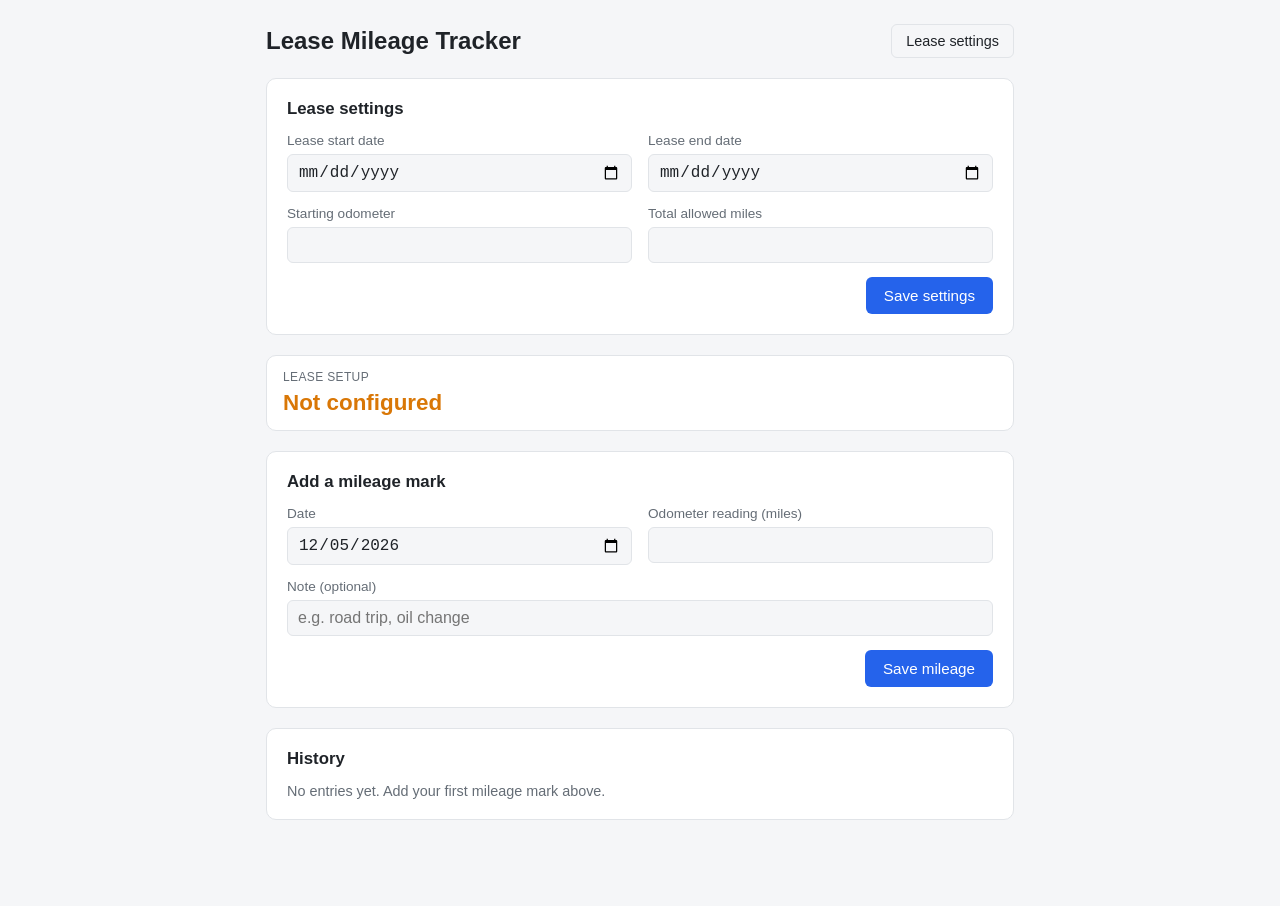
==== index.html @ 48a1bda4 "Add car lease mileage tracker web app Static single-page app that records odometer readings with dat" ====
<!DOCTYPE html>
<html lang="en">
<head>
<meta charset="UTF-8">
<meta name="viewport" content="width=device-width, initial-scale=1.0">
<title>Lease Mileage Tracker</title>
<link rel="stylesheet" href="style.css">
</head>
<body>
<div class="app">
  <header>
    <h1>Lease Mileage Tracker</h1>
    <button id="settingsToggle" class="ghost-btn" type="button">Lease settings</button>
  </header>

  <section id="settingsPanel" class="card hidden">
    <h2>Lease settings</h2>
    <form id="settingsForm" class="grid-form">
      <label>
        Lease start date
        <input type="date" id="leaseStart" required>
      </label>
      <label>
        Lease end date
        <input type="date" id="leaseEnd" required>
      </label>
      <label>
        Starting odometer
        <input type="number" id="leaseStartMiles" min="0" step="1" required>
      </label>
      <label>
        Total allowed miles
        <input type="number" id="leaseAllowance" min="0" step="1" required>
      </label>
      <div class="form-actions">
        <button type="submit" class="primary-btn">Save settings</button>
      </div>
    </form>
  </section>

  <section class="stats" id="stats"></section>

  <section class="card">
    <h2>Add a mileage mark</h2>
    <form id="entryForm" class="grid-form">
      <label>
        Date
        <input type="date" id="entryDate" required>
      </label>
      <label>
        Odometer reading (miles)
        <input type="number" id="entryMiles" min="0" step="1" required>
      </label>
      <label class="full">
        Note (optional)
        <input type="text" id="entryNote" placeholder="e.g. road trip, oil change">
      </label>
      <div class="form-actions">
        <button type="submit" class="primary-btn">Save mileage</button>
      </div>
    </form>
    <p id="entryError" class="error hidden"></p>
  </section>

  <section class="card">
    <h2>History</h2>
    <div id="historyEmpty" class="empty hidden">No entries yet. Add your first mileage mark above.</div>
    <div class="table-wrap">
      <table id="historyTable" class="hidden">
        <thead>
          <tr>
            <th>Date</th>
            <th>Odometer</th>
            <th>Miles since last</th>
            <th>Note</th>
            <th></th>
          </tr>
        </thead>
        <tbody id="historyBody"></tbody>
      </table>
    </div>
  </section>
</div>

<script src="app.js"></script>
</body>
</html>
---- style.css ----
:root {
  --bg: #f5f6f8;
  --card-bg: #ffffff;
  --border: #e1e4e8;
  --text: #1f2328;
  --muted: #656d76;
  --accent: #2563eb;
  --accent-dark: #1d4ed8;
  --good: #1a7f37;
  --warn: #d97706;
  --bad: #cf222e;
  --radius: 10px;
}

@media (prefers-color-scheme: dark) {
  :root {
    --bg: #0d1117;
    --card-bg: #161b22;
    --border: #30363d;
    --text: #e6edf3;
    --muted: #8b949e;
    --accent: #58a6ff;
    --accent-dark: #79c0ff;
    --good: #3fb950;
    --warn: #d29922;
    --bad: #f85149;
  }
}

* { box-sizing: border-box; }

body {
  margin: 0;
  font-family: -apple-system, BlinkMacSystemFont, "Segoe UI", Roboto, Helvetica, Arial, sans-serif;
  background: var(--bg);
  color: var(--text);
}

.app {
  max-width: 780px;
  margin: 0 auto;
  padding: 24px 16px 64px;
}

header {
  display: flex;
  align-items: center;
  justify-content: space-between;
  margin-bottom: 20px;
  flex-wrap: wrap;
  gap: 12px;
}

h1 {
  font-size: 1.5rem;
  margin: 0;
}

h2 {
  font-size: 1.05rem;
  margin: 0 0 14px;
}

.card {
  background: var(--card-bg);
  border: 1px solid var(--border);
  border-radius: var(--radius);
  padding: 20px;
  margin-bottom: 20px;
}

.hidden { display: none !important; }

.grid-form {
  display: grid;
  grid-template-columns: 1fr 1fr;
  gap: 14px 16px;
}

.grid-form label {
  display: flex;
  flex-direction: column;
  gap: 6px;
  font-size: 0.85rem;
  color: var(--muted);
}

.grid-form label.full {
  grid-column: 1 / -1;
}

input {
  font-size: 1rem;
  padding: 8px 10px;
  border-radius: 6px;
  border: 1px solid var(--border);
  background: var(--bg);
  color: var(--text);
}

input:focus {
  outline: 2px solid var(--accent);
  outline-offset: 1px;
}

.form-actions {
  grid-column: 1 / -1;
  display: flex;
  justify-content: flex-end;
}

.primary-btn {
  background: var(--accent);
  color: #fff;
  border: none;
  padding: 10px 18px;
  border-radius: 6px;
  font-size: 0.95rem;
  cursor: pointer;
}

.primary-btn:hover { background: var(--accent-dark); }

.ghost-btn {
  background: transparent;
  border: 1px solid var(--border);
  color: var(--text);
  padding: 8px 14px;
  border-radius: 6px;
  cursor: pointer;
  font-size: 0.9rem;
}

.ghost-btn:hover { border-color: var(--accent); color: var(--accent); }

.error {
  color: var(--bad);
  font-size: 0.85rem;
  margin-top: 10px;
}

.stats {
  display: grid;
  grid-template-columns: repeat(auto-fit, minmax(150px, 1fr));
  gap: 12px;
  margin-bottom: 20px;
}

.stat-tile {
  background: var(--card-bg);
  border: 1px solid var(--border);
  border-radius: var(--radius);
  padding: 14px 16px;
}

.stat-tile .label {
  font-size: 0.75rem;
  color: var(--muted);
  text-transform: uppercase;
  letter-spacing: 0.03em;
  margin-bottom: 6px;
}

.stat-tile .value {
  font-size: 1.4rem;
  font-weight: 600;
}

.stat-tile .value.good { color: var(--good); }
.stat-tile .value.warn { color: var(--warn); }
.stat-tile .value.bad { color: var(--bad); }

.table-wrap {
  overflow-x: auto;
}

table {
  width: 100%;
  border-collapse: collapse;
  font-size: 0.9rem;
}

th, td {
  text-align: left;
  padding: 8px 10px;
  border-bottom: 1px solid var(--border);
  white-space: nowrap;
}

th { color: var(--muted); font-weight: 600; font-size: 0.8rem; }

.delete-btn {
  background: transparent;
  border: none;
  color: var(--bad);
  cursor: pointer;
  font-size: 0.85rem;
}

.empty {
  color: var(--muted);
  font-size: 0.9rem;
}

@media (max-width: 520px) {
  .grid-form { grid-template-columns: 1fr; }
}
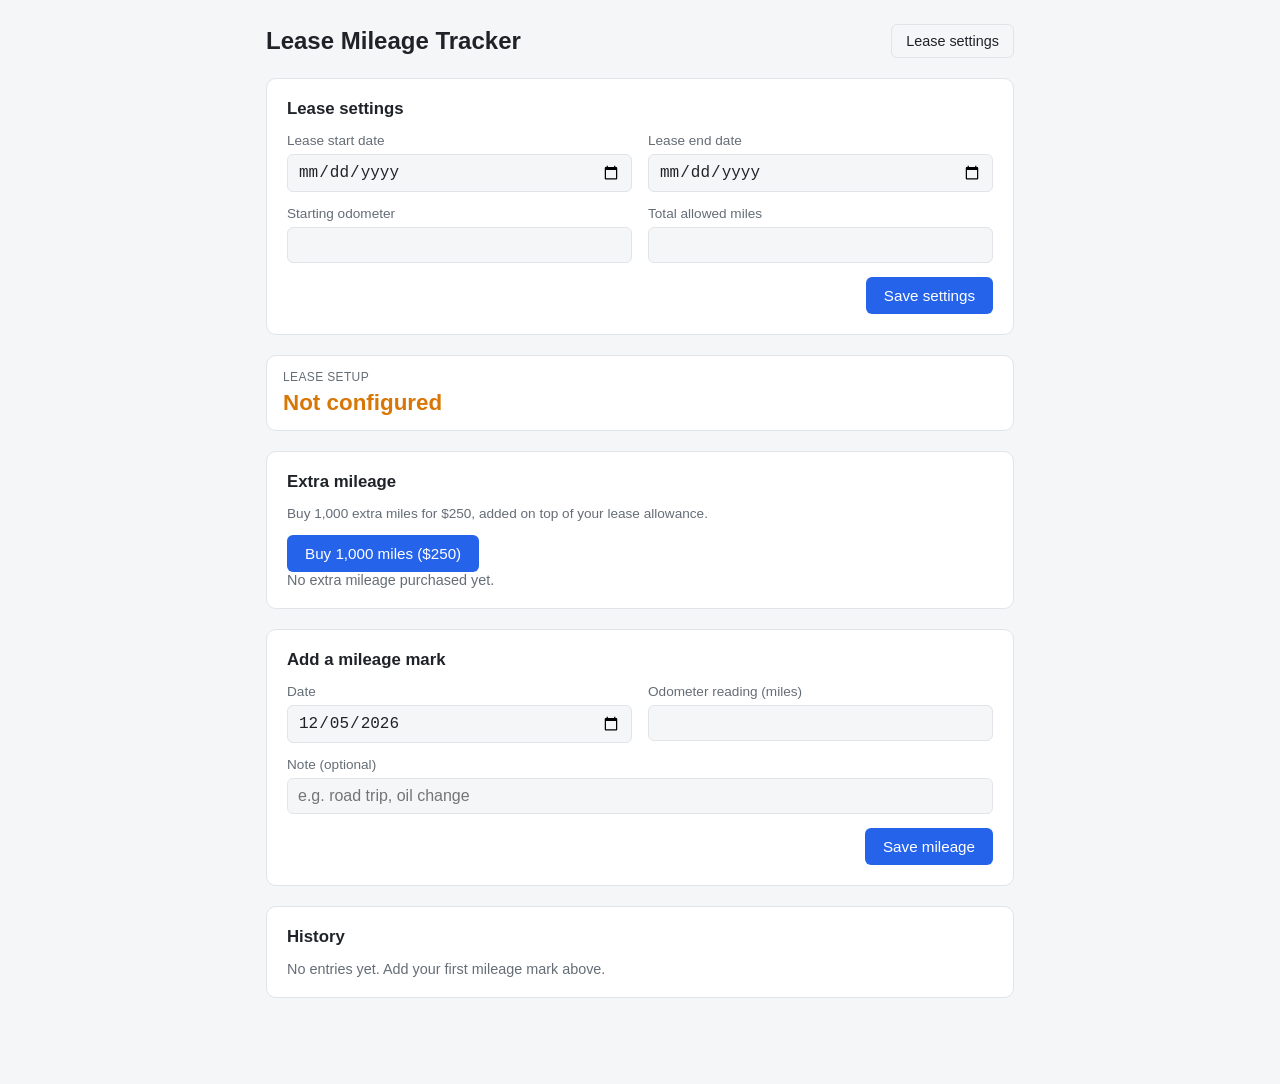
==== commit e0a7cfac: "Add extra mileage purchase option with undo Lets users buy 1,000 extra lease miles for $250 at a tim" ====
--- a/index.html
+++ b/index.html
@@ -39,6 +39,28 @@
   </section>
 
   <section class="stats" id="stats"></section>
+
+  <section class="card">
+    <h2>Extra mileage</h2>
+    <p class="hint">Buy 1,000 extra miles for $250, added on top of your lease allowance.</p>
+    <div class="form-actions align-start">
+      <button id="buyMilesBtn" type="button" class="primary-btn">Buy 1,000 miles ($250)</button>
+    </div>
+    <div id="purchasesEmpty" class="empty hidden">No extra mileage purchased yet.</div>
+    <div class="table-wrap">
+      <table id="purchasesTable" class="hidden">
+        <thead>
+          <tr>
+            <th>Date</th>
+            <th>Miles added</th>
+            <th>Cost</th>
+            <th></th>
+          </tr>
+        </thead>
+        <tbody id="purchasesBody"></tbody>
+      </table>
+    </div>
+  </section>
 
   <section class="card">
     <h2>Add a mileage mark</h2>
--- a/style.css
+++ b/style.css
@@ -109,6 +109,16 @@
   justify-content: flex-end;
 }
 
+.form-actions.align-start {
+  justify-content: flex-start;
+}
+
+.hint {
+  color: var(--muted);
+  font-size: 0.85rem;
+  margin: 0 0 14px;
+}
+
 .primary-btn {
   background: var(--accent);
   color: #fff;
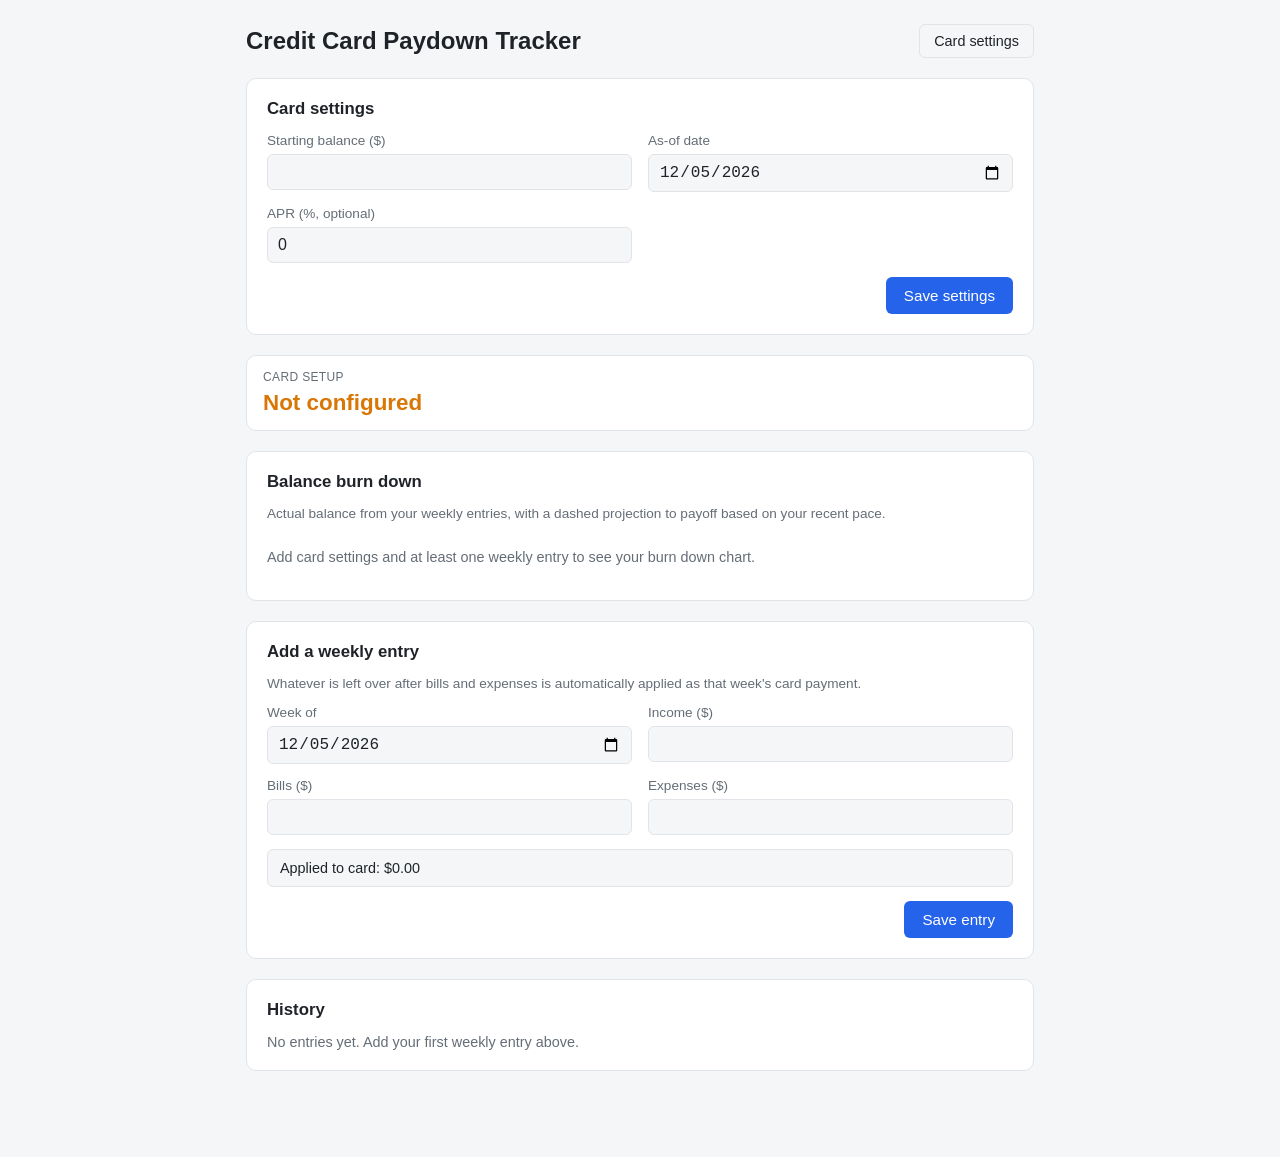
==== commit 3be16686: "Replace lease tracker with credit card paydown tracker Tracks card settings (starting balance, APR)," ====
--- a/index.html
+++ b/index.html
@@ -3,34 +3,30 @@
 <head>
 <meta charset="UTF-8">
 <meta name="viewport" content="width=device-width, initial-scale=1.0">
-<title>Lease Mileage Tracker</title>
+<title>Credit Card Paydown Tracker</title>
 <link rel="stylesheet" href="style.css">
 </head>
 <body>
 <div class="app">
   <header>
-    <h1>Lease Mileage Tracker</h1>
-    <button id="settingsToggle" class="ghost-btn" type="button">Lease settings</button>
+    <h1>Credit Card Paydown Tracker</h1>
+    <button id="settingsToggle" class="ghost-btn" type="button">Card settings</button>
   </header>
 
   <section id="settingsPanel" class="card hidden">
-    <h2>Lease settings</h2>
+    <h2>Card settings</h2>
     <form id="settingsForm" class="grid-form">
       <label>
-        Lease start date
-        <input type="date" id="leaseStart" required>
+        Starting balance ($)
+        <input type="number" id="startBalance" min="0" step="0.01" required>
       </label>
       <label>
-        Lease end date
-        <input type="date" id="leaseEnd" required>
+        As-of date
+        <input type="date" id="startDate" required>
       </label>
       <label>
-        Starting odometer
-        <input type="number" id="leaseStartMiles" min="0" step="1" required>
-      </label>
-      <label>
-        Total allowed miles
-        <input type="number" id="leaseAllowance" min="0" step="1" required>
+        APR (%, optional)
+        <input type="number" id="startApr" min="0" step="0.01" value="0">
       </label>
       <div class="form-actions">
         <button type="submit" class="primary-btn">Save settings</button>
@@ -41,44 +37,39 @@
   <section class="stats" id="stats"></section>
 
   <section class="card">
-    <h2>Extra mileage</h2>
-    <p class="hint">Buy 1,000 extra miles for $250, added on top of your lease allowance.</p>
-    <div class="form-actions align-start">
-      <button id="buyMilesBtn" type="button" class="primary-btn">Buy 1,000 miles ($250)</button>
-    </div>
-    <div id="purchasesEmpty" class="empty hidden">No extra mileage purchased yet.</div>
-    <div class="table-wrap">
-      <table id="purchasesTable" class="hidden">
-        <thead>
-          <tr>
-            <th>Date</th>
-            <th>Miles added</th>
-            <th>Cost</th>
-            <th></th>
-          </tr>
-        </thead>
-        <tbody id="purchasesBody"></tbody>
-      </table>
+    <h2>Balance burn down</h2>
+    <p class="hint">Actual balance from your weekly entries, with a dashed projection to payoff based on your recent pace.</p>
+    <div class="chart-legend" id="chartLegend"></div>
+    <div class="chart-wrap">
+      <canvas id="burndownChart"></canvas>
+      <div id="chartTooltip" class="chart-tooltip hidden"></div>
+      <p id="chartEmpty" class="empty hidden">Add card settings and at least one weekly entry to see your burn down chart.</p>
     </div>
   </section>
 
   <section class="card">
-    <h2>Add a mileage mark</h2>
+    <h2>Add a weekly entry</h2>
+    <p class="hint">Whatever is left over after bills and expenses is automatically applied as that week's card payment.</p>
     <form id="entryForm" class="grid-form">
       <label>
-        Date
+        Week of
         <input type="date" id="entryDate" required>
       </label>
       <label>
-        Odometer reading (miles)
-        <input type="number" id="entryMiles" min="0" step="1" required>
+        Income ($)
+        <input type="number" id="entryIncome" min="0" step="0.01" required>
       </label>
-      <label class="full">
-        Note (optional)
-        <input type="text" id="entryNote" placeholder="e.g. road trip, oil change">
+      <label>
+        Bills ($)
+        <input type="number" id="entryBills" min="0" step="0.01" required>
       </label>
+      <label>
+        Expenses ($)
+        <input type="number" id="entryExpenses" min="0" step="0.01" required>
+      </label>
+      <div class="suggested-payment full" id="suggestedPayment">Applied to card: $0.00</div>
       <div class="form-actions">
-        <button type="submit" class="primary-btn">Save mileage</button>
+        <button type="submit" class="primary-btn">Save entry</button>
       </div>
     </form>
     <p id="entryError" class="error hidden"></p>
@@ -86,15 +77,18 @@
 
   <section class="card">
     <h2>History</h2>
-    <div id="historyEmpty" class="empty hidden">No entries yet. Add your first mileage mark above.</div>
+    <div id="historyEmpty" class="empty hidden">No entries yet. Add your first weekly entry above.</div>
     <div class="table-wrap">
       <table id="historyTable" class="hidden">
         <thead>
           <tr>
-            <th>Date</th>
-            <th>Odometer</th>
-            <th>Miles since last</th>
-            <th>Note</th>
+            <th>Week of</th>
+            <th>Income</th>
+            <th>Bills</th>
+            <th>Expenses</th>
+            <th>Payment</th>
+            <th>Interest</th>
+            <th>Balance</th>
             <th></th>
           </tr>
         </thead>
--- a/style.css
+++ b/style.css
@@ -4,7 +4,9 @@
   --border: #e1e4e8;
   --text: #1f2328;
   --muted: #656d76;
+  --muted-rgb: 101, 109, 118;
   --accent: #2563eb;
+  --accent-rgb: 37, 99, 235;
   --accent-dark: #1d4ed8;
   --good: #1a7f37;
   --warn: #d97706;
@@ -19,7 +21,9 @@
     --border: #30363d;
     --text: #e6edf3;
     --muted: #8b949e;
+    --muted-rgb: 139, 148, 158;
     --accent: #58a6ff;
+    --accent-rgb: 88, 166, 255;
     --accent-dark: #79c0ff;
     --good: #3fb950;
     --warn: #d29922;
@@ -37,7 +41,7 @@
 }
 
 .app {
-  max-width: 780px;
+  max-width: 820px;
   margin: 0 auto;
   padding: 24px 16px 64px;
 }
@@ -109,14 +113,21 @@
   justify-content: flex-end;
 }
 
-.form-actions.align-start {
-  justify-content: flex-start;
-}
-
 .hint {
   color: var(--muted);
   font-size: 0.85rem;
   margin: 0 0 14px;
+}
+
+.suggested-payment {
+  grid-column: 1 / -1;
+  font-size: 0.9rem;
+  color: var(--text);
+  background: var(--bg);
+  border: 1px solid var(--border);
+  border-radius: 6px;
+  padding: 10px 12px;
+  font-variant-numeric: tabular-nums;
 }
 
 .primary-btn {
@@ -195,9 +206,10 @@
   padding: 8px 10px;
   border-bottom: 1px solid var(--border);
   white-space: nowrap;
-}
-
-th { color: var(--muted); font-weight: 600; font-size: 0.8rem; }
+  font-variant-numeric: tabular-nums;
+}
+
+th { color: var(--muted); font-weight: 600; font-size: 0.8rem; font-variant-numeric: normal; }
 
 .delete-btn {
   background: transparent;
@@ -212,6 +224,74 @@
   font-size: 0.9rem;
 }
 
+.chart-legend {
+  display: flex;
+  gap: 18px;
+  margin-bottom: 12px;
+  font-size: 0.85rem;
+  color: var(--muted);
+  flex-wrap: wrap;
+}
+
+.chart-legend .legend-item {
+  display: flex;
+  align-items: center;
+  gap: 6px;
+}
+
+.legend-swatch {
+  display: inline-block;
+  width: 16px;
+  height: 2px;
+  border-radius: 1px;
+}
+
+.legend-swatch.solid { background: var(--accent); }
+
+.legend-swatch.dashed {
+  background: repeating-linear-gradient(
+    to right,
+    var(--muted) 0,
+    var(--muted) 5px,
+    transparent 5px,
+    transparent 9px
+  );
+}
+
+.chart-wrap {
+  position: relative;
+}
+
+#burndownChart {
+  width: 100%;
+  height: 280px;
+  display: block;
+}
+
+.chart-tooltip {
+  position: absolute;
+  pointer-events: none;
+  background: var(--card-bg);
+  border: 1px solid var(--border);
+  border-radius: 6px;
+  padding: 6px 10px;
+  font-size: 0.8rem;
+  box-shadow: 0 2px 8px rgba(0, 0, 0, 0.15);
+  transform: translate(-50%, -100%);
+  white-space: nowrap;
+  z-index: 5;
+}
+
+.chart-tooltip .tt-date {
+  color: var(--muted);
+  margin-bottom: 2px;
+}
+
+.chart-tooltip .tt-value {
+  font-weight: 600;
+  font-variant-numeric: tabular-nums;
+}
+
 @media (max-width: 520px) {
   .grid-form { grid-template-columns: 1fr; }
 }
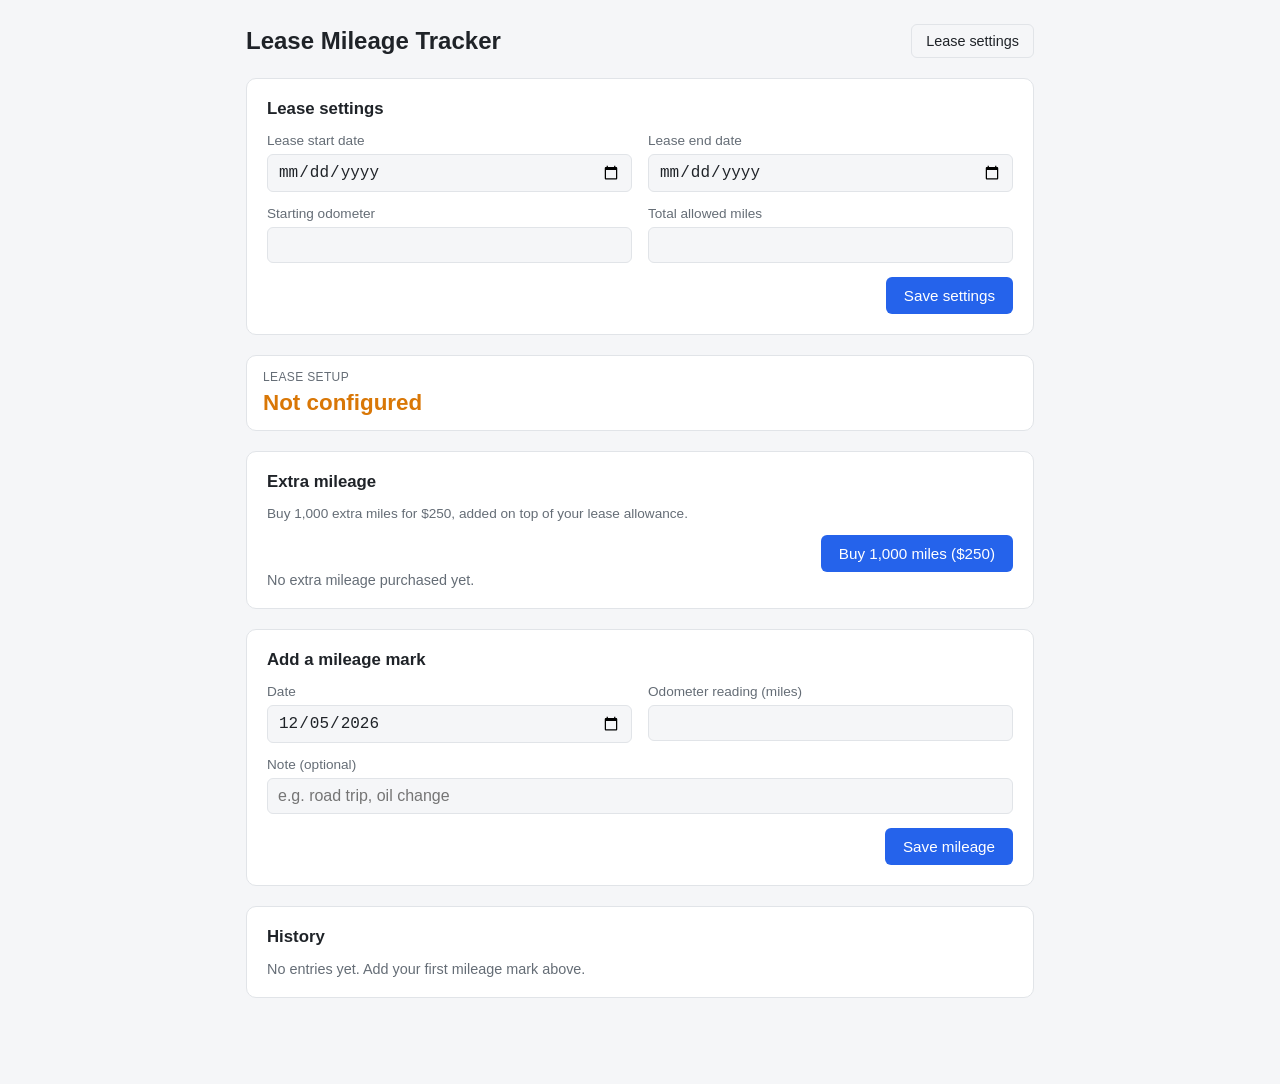
==== commit eca8b4ad: "Add credit card paydown tracker as a new standalone app Restore the lease mileage tracker at the rep" ====
--- a/index.html
+++ b/index.html
@@ -3,30 +3,34 @@
 <head>
 <meta charset="UTF-8">
 <meta name="viewport" content="width=device-width, initial-scale=1.0">
-<title>Credit Card Paydown Tracker</title>
+<title>Lease Mileage Tracker</title>
 <link rel="stylesheet" href="style.css">
 </head>
 <body>
 <div class="app">
   <header>
-    <h1>Credit Card Paydown Tracker</h1>
-    <button id="settingsToggle" class="ghost-btn" type="button">Card settings</button>
+    <h1>Lease Mileage Tracker</h1>
+    <button id="settingsToggle" class="ghost-btn" type="button">Lease settings</button>
   </header>
 
   <section id="settingsPanel" class="card hidden">
-    <h2>Card settings</h2>
+    <h2>Lease settings</h2>
     <form id="settingsForm" class="grid-form">
       <label>
-        Starting balance ($)
-        <input type="number" id="startBalance" min="0" step="0.01" required>
+        Lease start date
+        <input type="date" id="leaseStart" required>
       </label>
       <label>
-        As-of date
-        <input type="date" id="startDate" required>
+        Lease end date
+        <input type="date" id="leaseEnd" required>
       </label>
       <label>
-        APR (%, optional)
-        <input type="number" id="startApr" min="0" step="0.01" value="0">
+        Starting odometer
+        <input type="number" id="leaseStartMiles" min="0" step="1" required>
+      </label>
+      <label>
+        Total allowed miles
+        <input type="number" id="leaseAllowance" min="0" step="1" required>
       </label>
       <div class="form-actions">
         <button type="submit" class="primary-btn">Save settings</button>
@@ -37,39 +41,44 @@
   <section class="stats" id="stats"></section>
 
   <section class="card">
-    <h2>Balance burn down</h2>
-    <p class="hint">Actual balance from your weekly entries, with a dashed projection to payoff based on your recent pace.</p>
-    <div class="chart-legend" id="chartLegend"></div>
-    <div class="chart-wrap">
-      <canvas id="burndownChart"></canvas>
-      <div id="chartTooltip" class="chart-tooltip hidden"></div>
-      <p id="chartEmpty" class="empty hidden">Add card settings and at least one weekly entry to see your burn down chart.</p>
+    <h2>Extra mileage</h2>
+    <p class="hint">Buy 1,000 extra miles for $250, added on top of your lease allowance.</p>
+    <div class="form-actions align-start">
+      <button id="buyMilesBtn" type="button" class="primary-btn">Buy 1,000 miles ($250)</button>
+    </div>
+    <div id="purchasesEmpty" class="empty hidden">No extra mileage purchased yet.</div>
+    <div class="table-wrap">
+      <table id="purchasesTable" class="hidden">
+        <thead>
+          <tr>
+            <th>Date</th>
+            <th>Miles added</th>
+            <th>Cost</th>
+            <th></th>
+          </tr>
+        </thead>
+        <tbody id="purchasesBody"></tbody>
+      </table>
     </div>
   </section>
 
   <section class="card">
-    <h2>Add a weekly entry</h2>
-    <p class="hint">Whatever is left over after bills and expenses is automatically applied as that week's card payment.</p>
+    <h2>Add a mileage mark</h2>
     <form id="entryForm" class="grid-form">
       <label>
-        Week of
+        Date
         <input type="date" id="entryDate" required>
       </label>
       <label>
-        Income ($)
-        <input type="number" id="entryIncome" min="0" step="0.01" required>
+        Odometer reading (miles)
+        <input type="number" id="entryMiles" min="0" step="1" required>
       </label>
-      <label>
-        Bills ($)
-        <input type="number" id="entryBills" min="0" step="0.01" required>
+      <label class="full">
+        Note (optional)
+        <input type="text" id="entryNote" placeholder="e.g. road trip, oil change">
       </label>
-      <label>
-        Expenses ($)
-        <input type="number" id="entryExpenses" min="0" step="0.01" required>
-      </label>
-      <div class="suggested-payment full" id="suggestedPayment">Applied to card: $0.00</div>
       <div class="form-actions">
-        <button type="submit" class="primary-btn">Save entry</button>
+        <button type="submit" class="primary-btn">Save mileage</button>
       </div>
     </form>
     <p id="entryError" class="error hidden"></p>
@@ -77,18 +86,15 @@
 
   <section class="card">
     <h2>History</h2>
-    <div id="historyEmpty" class="empty hidden">No entries yet. Add your first weekly entry above.</div>
+    <div id="historyEmpty" class="empty hidden">No entries yet. Add your first mileage mark above.</div>
     <div class="table-wrap">
       <table id="historyTable" class="hidden">
         <thead>
           <tr>
-            <th>Week of</th>
-            <th>Income</th>
-            <th>Bills</th>
-            <th>Expenses</th>
-            <th>Payment</th>
-            <th>Interest</th>
-            <th>Balance</th>
+            <th>Date</th>
+            <th>Odometer</th>
+            <th>Miles since last</th>
+            <th>Note</th>
             <th></th>
           </tr>
         </thead>
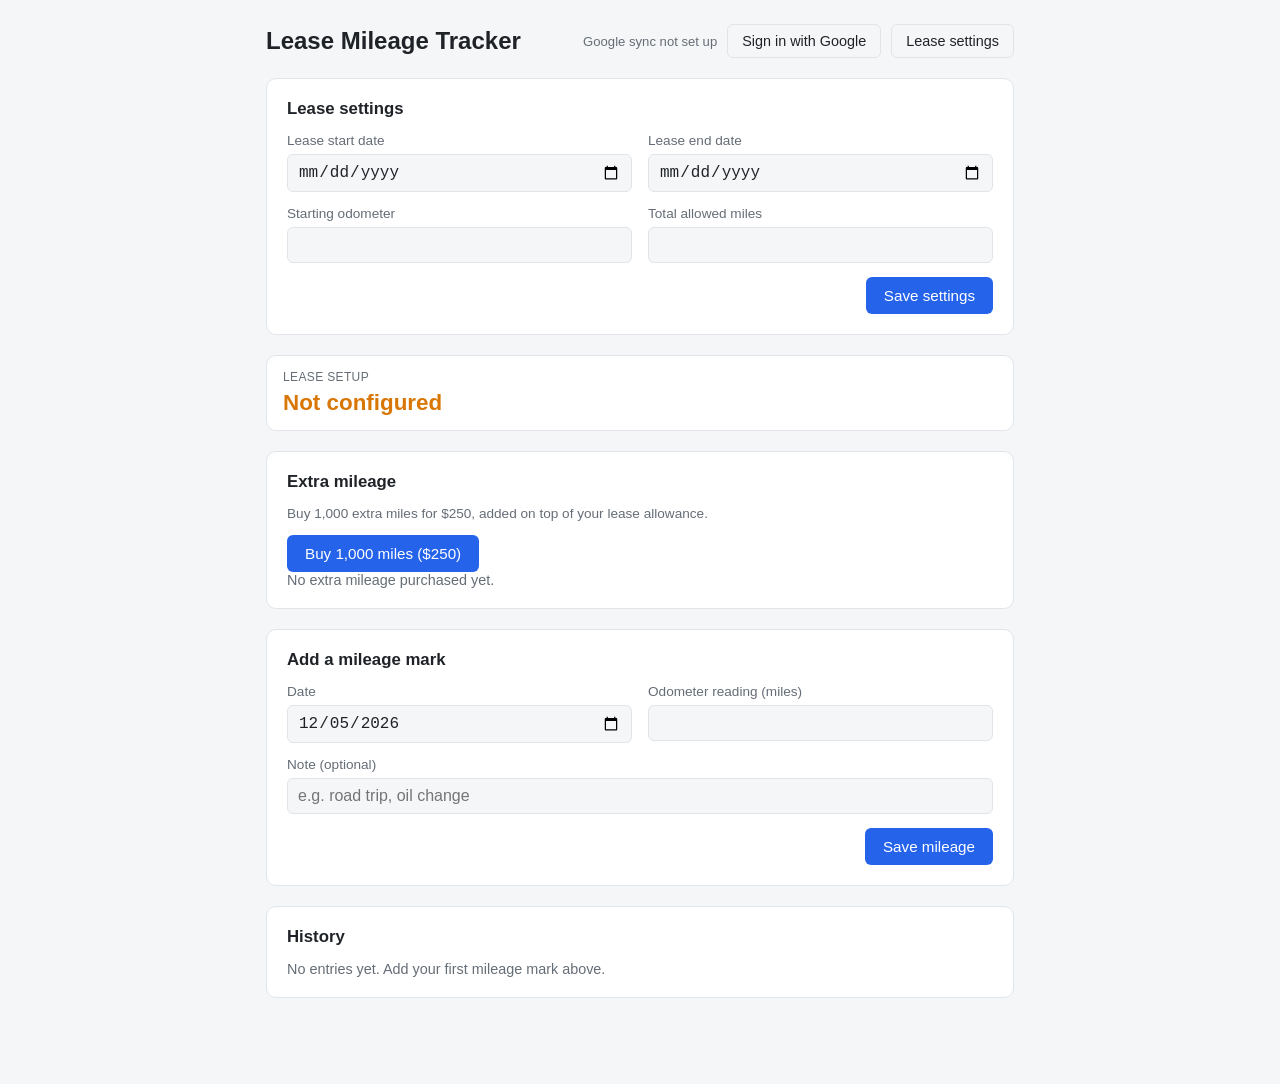
==== commit b16c0095: "Add Google Drive sync via client-side OAuth Signs in with Google Identity Services using the narrow " ====
--- a/index.html
+++ b/index.html
@@ -5,12 +5,17 @@
 <meta name="viewport" content="width=device-width, initial-scale=1.0">
 <title>Lease Mileage Tracker</title>
 <link rel="stylesheet" href="style.css">
+<script src="https://accounts.google.com/gsi/client" async defer></script>
 </head>
 <body>
 <div class="app">
   <header>
     <h1>Lease Mileage Tracker</h1>
-    <button id="settingsToggle" class="ghost-btn" type="button">Lease settings</button>
+    <div class="header-actions">
+      <span id="syncStatus" class="sync-status">Not signed in (local only)</span>
+      <button id="googleSignInBtn" class="ghost-btn" type="button">Sign in with Google</button>
+      <button id="settingsToggle" class="ghost-btn" type="button">Lease settings</button>
+    </div>
   </header>
 
   <section id="settingsPanel" class="card hidden">
--- a/style.css
+++ b/style.css
@@ -4,9 +4,7 @@
   --border: #e1e4e8;
   --text: #1f2328;
   --muted: #656d76;
-  --muted-rgb: 101, 109, 118;
   --accent: #2563eb;
-  --accent-rgb: 37, 99, 235;
   --accent-dark: #1d4ed8;
   --good: #1a7f37;
   --warn: #d97706;
@@ -21,9 +19,7 @@
     --border: #30363d;
     --text: #e6edf3;
     --muted: #8b949e;
-    --muted-rgb: 139, 148, 158;
     --accent: #58a6ff;
-    --accent-rgb: 88, 166, 255;
     --accent-dark: #79c0ff;
     --good: #3fb950;
     --warn: #d29922;
@@ -41,7 +37,7 @@
 }
 
 .app {
-  max-width: 820px;
+  max-width: 780px;
   margin: 0 auto;
   padding: 24px 16px 64px;
 }
@@ -60,6 +56,18 @@
   margin: 0;
 }
 
+.header-actions {
+  display: flex;
+  align-items: center;
+  gap: 10px;
+  flex-wrap: wrap;
+}
+
+.sync-status {
+  color: var(--muted);
+  font-size: 0.82rem;
+}
+
 h2 {
   font-size: 1.05rem;
   margin: 0 0 14px;
@@ -113,21 +121,14 @@
   justify-content: flex-end;
 }
 
+.form-actions.align-start {
+  justify-content: flex-start;
+}
+
 .hint {
   color: var(--muted);
   font-size: 0.85rem;
   margin: 0 0 14px;
-}
-
-.suggested-payment {
-  grid-column: 1 / -1;
-  font-size: 0.9rem;
-  color: var(--text);
-  background: var(--bg);
-  border: 1px solid var(--border);
-  border-radius: 6px;
-  padding: 10px 12px;
-  font-variant-numeric: tabular-nums;
 }
 
 .primary-btn {
@@ -206,10 +207,9 @@
   padding: 8px 10px;
   border-bottom: 1px solid var(--border);
   white-space: nowrap;
-  font-variant-numeric: tabular-nums;
-}
-
-th { color: var(--muted); font-weight: 600; font-size: 0.8rem; font-variant-numeric: normal; }
+}
+
+th { color: var(--muted); font-weight: 600; font-size: 0.8rem; }
 
 .delete-btn {
   background: transparent;
@@ -224,74 +224,6 @@
   font-size: 0.9rem;
 }
 
-.chart-legend {
-  display: flex;
-  gap: 18px;
-  margin-bottom: 12px;
-  font-size: 0.85rem;
-  color: var(--muted);
-  flex-wrap: wrap;
-}
-
-.chart-legend .legend-item {
-  display: flex;
-  align-items: center;
-  gap: 6px;
-}
-
-.legend-swatch {
-  display: inline-block;
-  width: 16px;
-  height: 2px;
-  border-radius: 1px;
-}
-
-.legend-swatch.solid { background: var(--accent); }
-
-.legend-swatch.dashed {
-  background: repeating-linear-gradient(
-    to right,
-    var(--muted) 0,
-    var(--muted) 5px,
-    transparent 5px,
-    transparent 9px
-  );
-}
-
-.chart-wrap {
-  position: relative;
-}
-
-#burndownChart {
-  width: 100%;
-  height: 280px;
-  display: block;
-}
-
-.chart-tooltip {
-  position: absolute;
-  pointer-events: none;
-  background: var(--card-bg);
-  border: 1px solid var(--border);
-  border-radius: 6px;
-  padding: 6px 10px;
-  font-size: 0.8rem;
-  box-shadow: 0 2px 8px rgba(0, 0, 0, 0.15);
-  transform: translate(-50%, -100%);
-  white-space: nowrap;
-  z-index: 5;
-}
-
-.chart-tooltip .tt-date {
-  color: var(--muted);
-  margin-bottom: 2px;
-}
-
-.chart-tooltip .tt-value {
-  font-weight: 600;
-  font-variant-numeric: tabular-nums;
-}
-
 @media (max-width: 520px) {
   .grid-form { grid-template-columns: 1fr; }
 }
